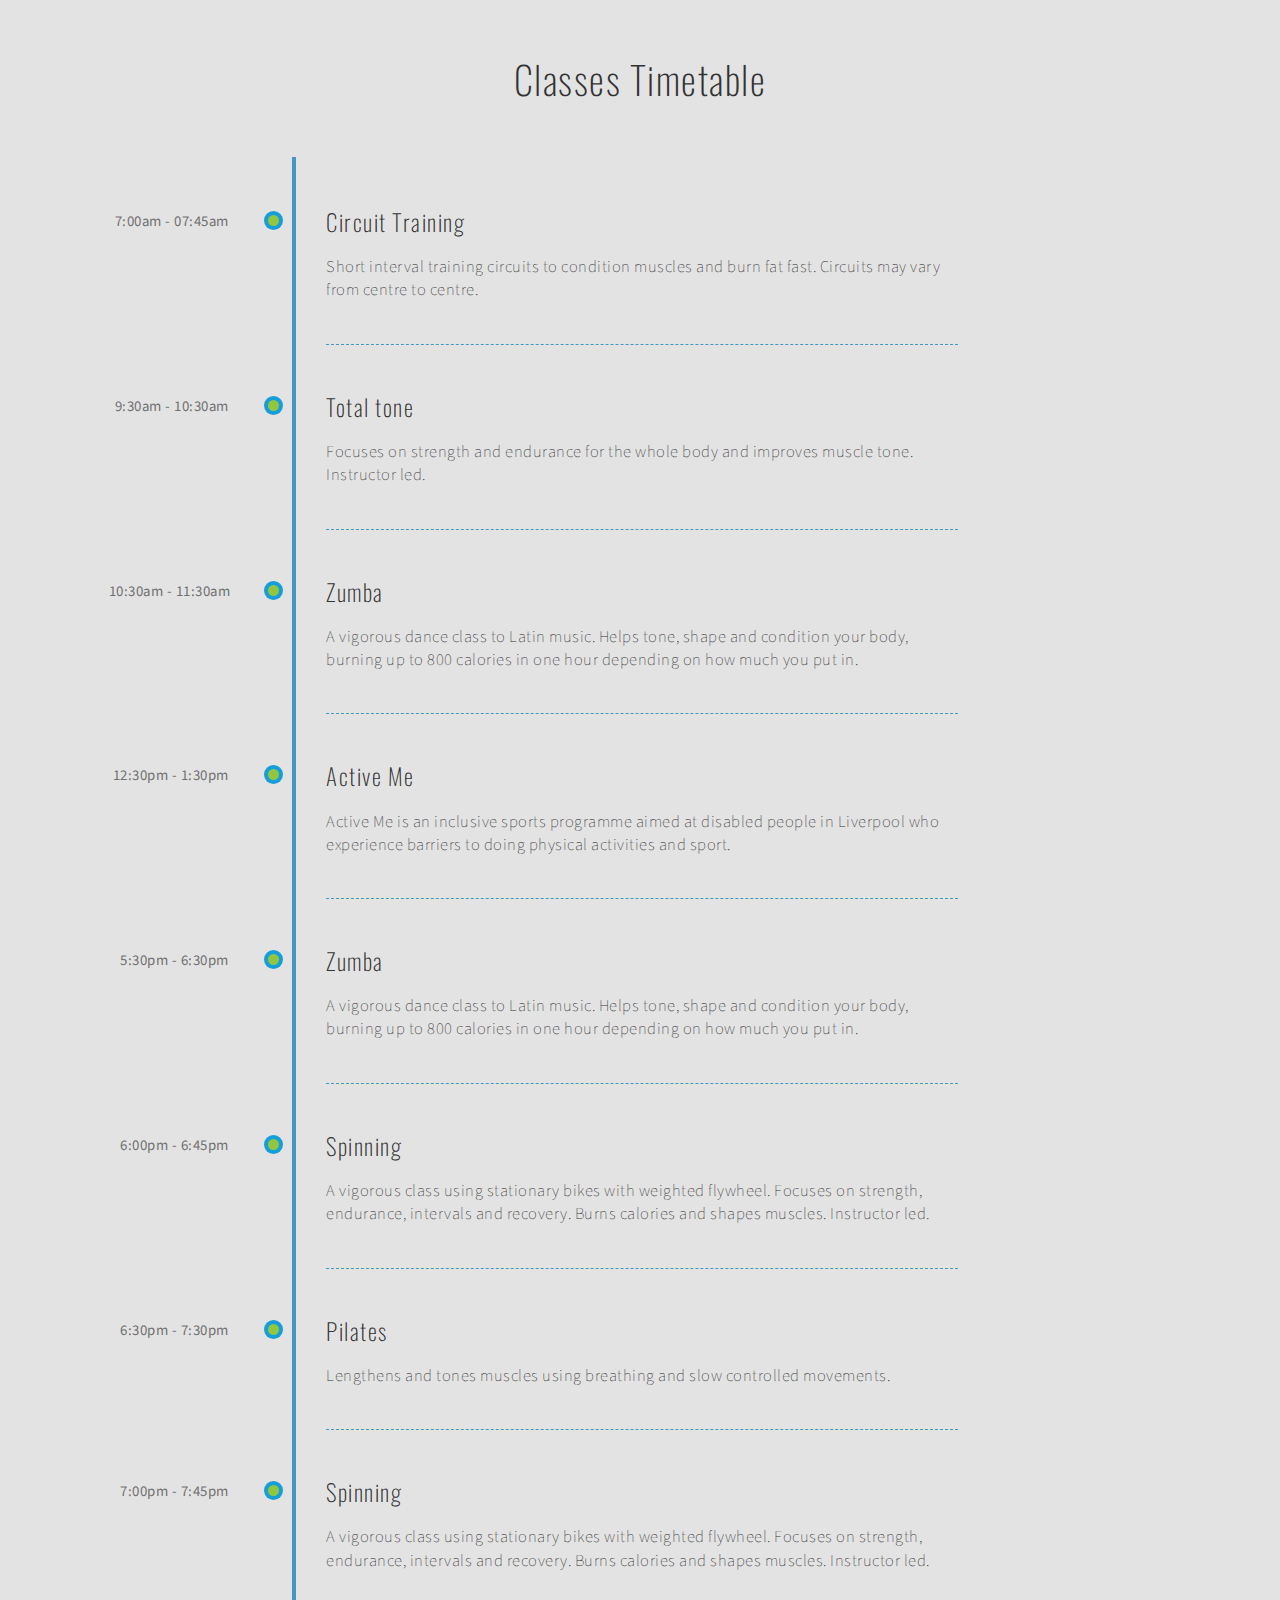
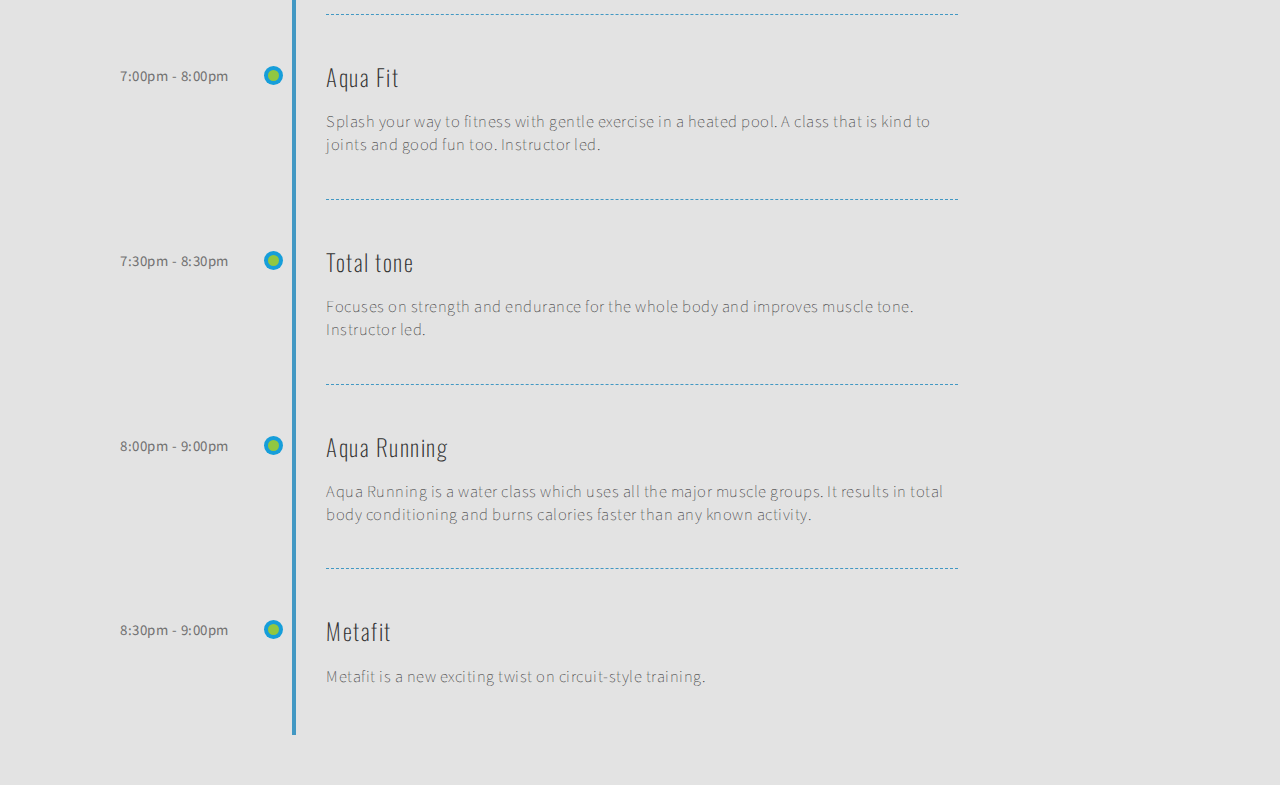
==== docs/index.html @ ab3c0381 "前期准备&docs" ====
<!DOCTYPE html>
<html>
  <head>
    <link rel="stylesheet" href="../docs/css/index.css"> 
  </head>
  <body>
    <div id="content">
      <h1>Classes Timetable</h1>
      <ul class="timeline">
        <li class="event" data-date="7:00am - 07:45am">
          <h3>Circuit Training</h3>
          <p>
            Short interval training circuits to condition muscles and burn fat
            fast. Circuits may vary from centre to centre.
          </p>
        </li>
        <li class="event" data-date="9:30am - 10:30am">
          <h3>Total tone</h3>
          <p>
            Focuses on strength and endurance for the whole body and improves
            muscle tone. Instructor led.
          </p>
        </li>
        <li class="event" data-date="10:30am - 11:30am">
          <h3>Zumba</h3>
          <p>
            A vigorous dance class to Latin music. Helps tone, shape and
            condition your body, burning up to 800 calories in one hour
            depending on how much you put in.
          </p>
        </li>
        <li class="event" data-date="12:30pm - 1:30pm">
          <h3>Active Me</h3>
          <p>
            Active Me is an inclusive sports programme aimed at disabled people
            in Liverpool who experience barriers to doing physical activities
            and sport.
          </p>
        </li>
        <li class="event" data-date="5:30pm - 6:30pm">
          <h3>Zumba</h3>
          <p>
            A vigorous dance class to Latin music. Helps tone, shape and
            condition your body, burning up to 800 calories in one hour
            depending on how much you put in.
          </p>
        </li>
        <li class="event" data-date="6:00pm - 6:45pm">
          <h3>Spinning</h3>
          <p>
            A vigorous class using stationary bikes with weighted flywheel.
            Focuses on strength, endurance, intervals and recovery. Burns
            calories and shapes muscles. Instructor led.
          </p>
        </li>
        <li class="event" data-date="6:30pm - 7:30pm">
          <h3>Pilates</h3>
          <p>
            Lengthens and tones muscles using breathing and slow controlled
            movements.
          </p>
        </li>
        <li class="event" data-date="7:00pm - 7:45pm">
          <h3>Spinning</h3>
          <p>
            A vigorous class using stationary bikes with weighted flywheel.
            Focuses on strength, endurance, intervals and recovery. Burns
            calories and shapes muscles. Instructor led.
          </p>
        </li>
        <li class="event" data-date="7:00pm - 8:00pm">
          <h3>Aqua Fit</h3>
          <p>
            Splash your way to fitness with gentle exercise in a heated pool. A
            class that is kind to joints and good fun too. Instructor led.
          </p>
        </li>
        <li class="event" data-date="7:30pm - 8:30pm">
          <h3>Total tone</h3>
          <p>
            Focuses on strength and endurance for the whole body and improves
            muscle tone. Instructor led.
          </p>
        </li>
        <li class="event" data-date="8:00pm - 9:00pm">
          <h3>Aqua Running</h3>
          <p>
            Aqua Running is a water class which uses all the major muscle
            groups. It results in total body conditioning and burns calories
            faster than any known activity.
          </p>
        </li>
        <li class="event" data-date="8:30pm - 9:00pm">
          <h3>Metafit</h3>
          <p>Metafit is a new exciting twist on circuit-style training.</p>
        </li>
      </ul>
    </div>
  </body>
</html>
---- docs/css/index.css ----
@import url(https://fonts.googleapis.com/css?family=Source+Sans+Pro:200,300,400,600,700|Oswald:400,300,700);

body {
    background: #e3e3e3;
    font-size: 16px;
}

strong {
    font-weight: 600;
}

h1 {
    font-family: "Oswald", sans-serif;
    letter-spacing: 1.5px;
    color: #333333;
    font-weight: 100;
    font-size: 2.4em;
}

#content {
    margin-top: 50px;
    text-align: center;
}

/* Timeline */
.timeline {
    border-left: 4px solid #4298c3;
    border-bottom-right-radius: 4px;
    border-top-right-radius: 4px;
    background: rgba(255, 255, 255, 0.03);
    color: #333;
    font-family: "Source Sans Pro", sans-serif;
    margin: 50px auto;
    letter-spacing: 0.5px;
    position: relative;
    line-height: 1.4em;
    font-size: 1.03em;
    padding: 30px;
    list-style: none;
    text-align: left;
    font-weight: 1;
    max-width: 50%;
}

.timeline h1,
.timeline h2,
.timeline h3 {
    font-family: "Oswald", sans-serif;
    letter-spacing: 1.5px;
    font-weight: 100;
    font-size: 1.4em;
}

.timeline .event {
    border-bottom: 1px dashed #4298c3;
    padding-bottom: 25px;
    margin-bottom: 50px;
    position: relative;
}

.timeline .event:last-of-type {
    padding-bottom: 0;
    margin-bottom: 0;
    border: none;
}

.timeline .event:before,
.timeline .event:after {
    position: absolute;
    display: block;
    top: 0;
}

.timeline .event:before {
    left: -217.5px;
    color: #717171;
    content: attr(data-date);
    text-align: right;
    font-weight: 400;
    font-size: 0.9em;
    min-width: 120px;
}

.timeline .event:after {
    box-shadow: 0 0 0 4px #169eda;
    left: -57.85px;
    background: #91c740;
    border-radius: 50%;
    height: 11px;
    width: 11px;
    content: "";
    top: 5px;
}

@media (max-width: 800px) {
    .timeline .event:before {
        left: -0.5px;
        top: 28px;
        background-color: #4298c3;
        color: white;
        margin-top: 8px;
        padding: 2px 8px 2px 8px;
        content: attr(data-date);
        text-align: right;
        font-weight: 400;
        font-size: 0.9em;
        min-width: 120px;
    }

    .timeline .event p {
        top: 27px;
        padding: 10px 0px 10px 0px;
        position: relative;
    }
}
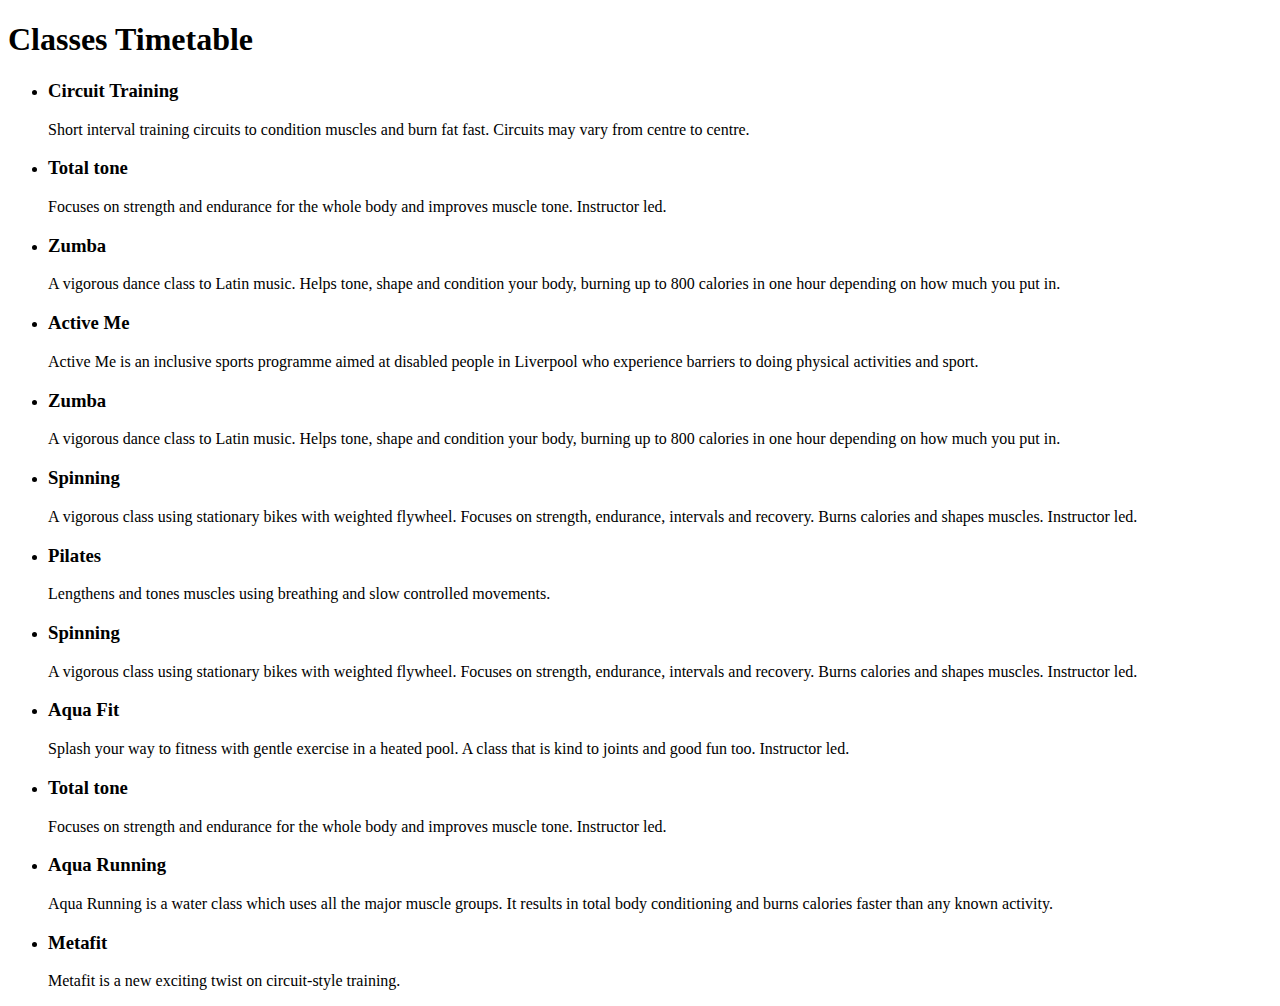
==== commit 84c8bad7: "css ref" ====
--- a/docs/index.html
+++ b/docs/index.html
@@ -1,7 +1,7 @@
 <!DOCTYPE html>
 <html>
   <head>
-    <link rel="stylesheet" href="../docs/css/index.css"> 
+    <link rel="stylesheet" href="https://raw.githubusercontent.com/thu-zhanghl/IET-CombustorDesign/master/docs/css/index.css"> 
   </head>
   <body>
     <div id="content">
